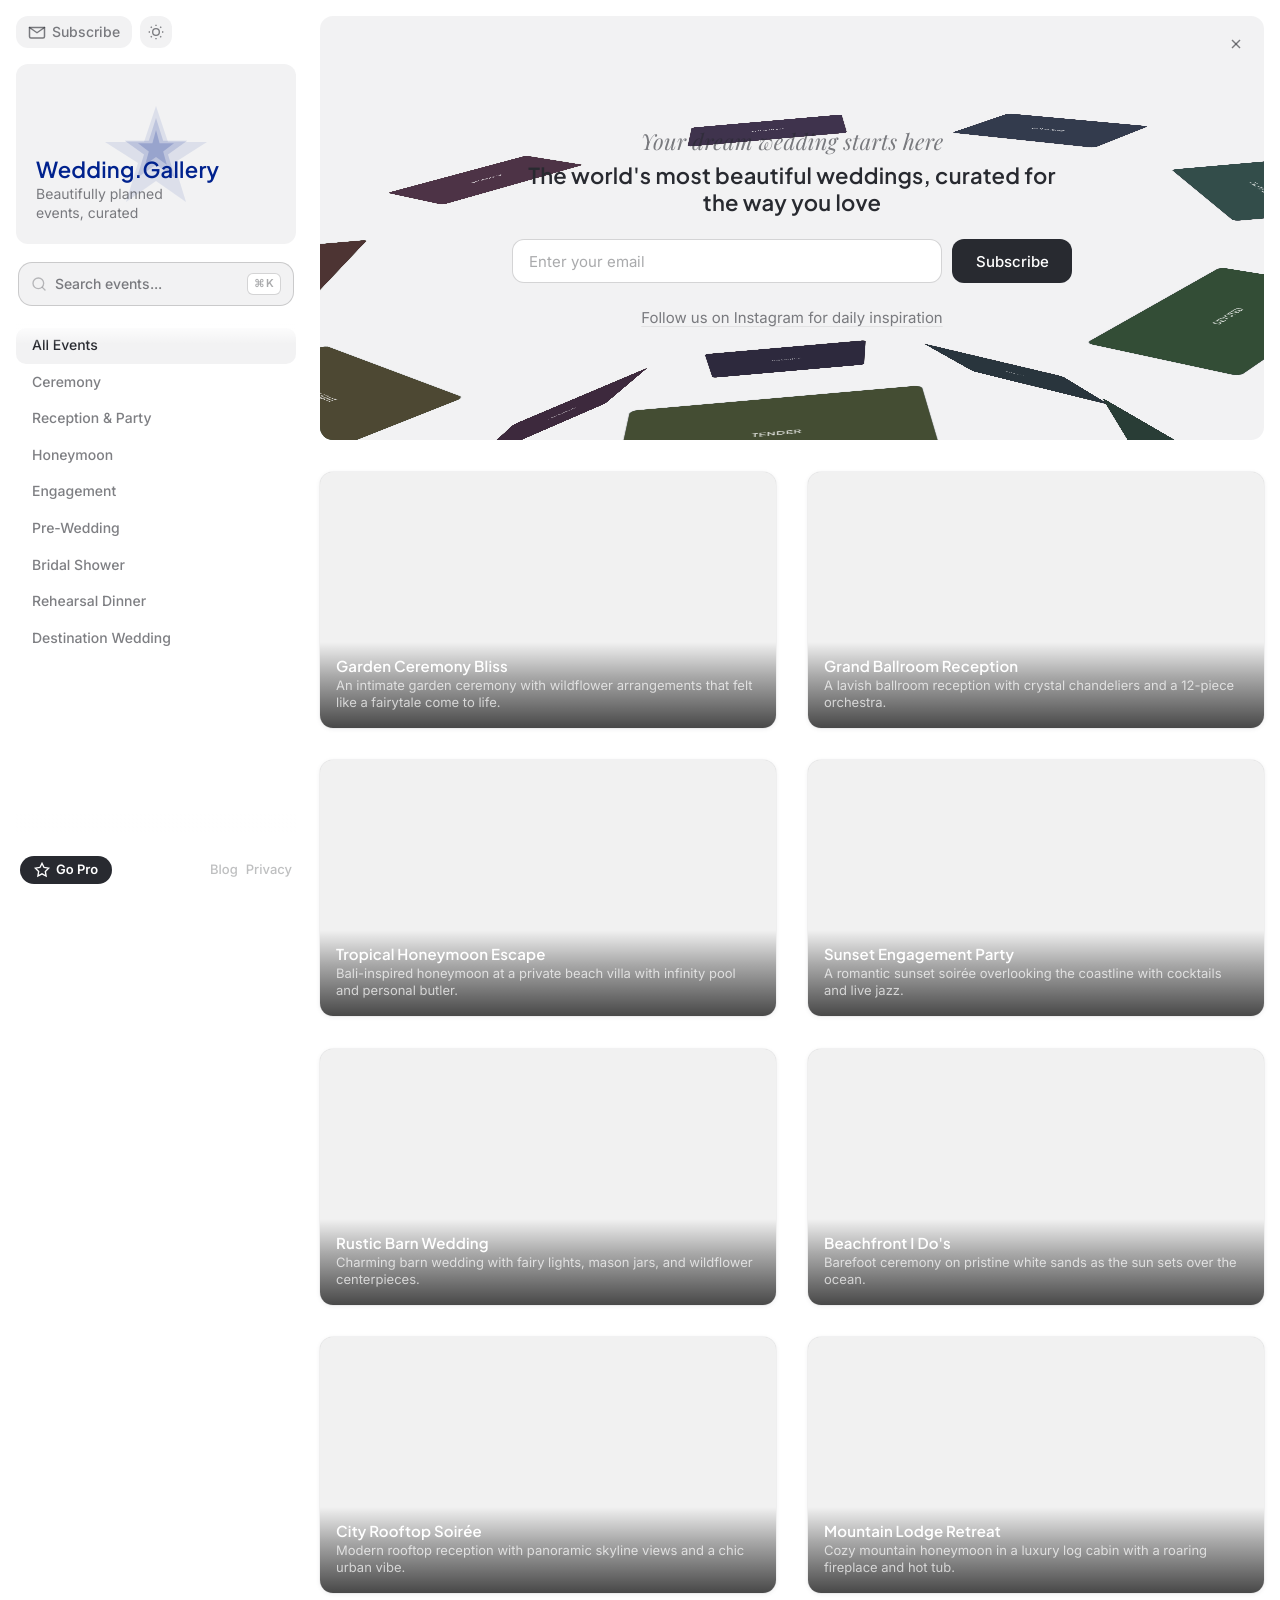
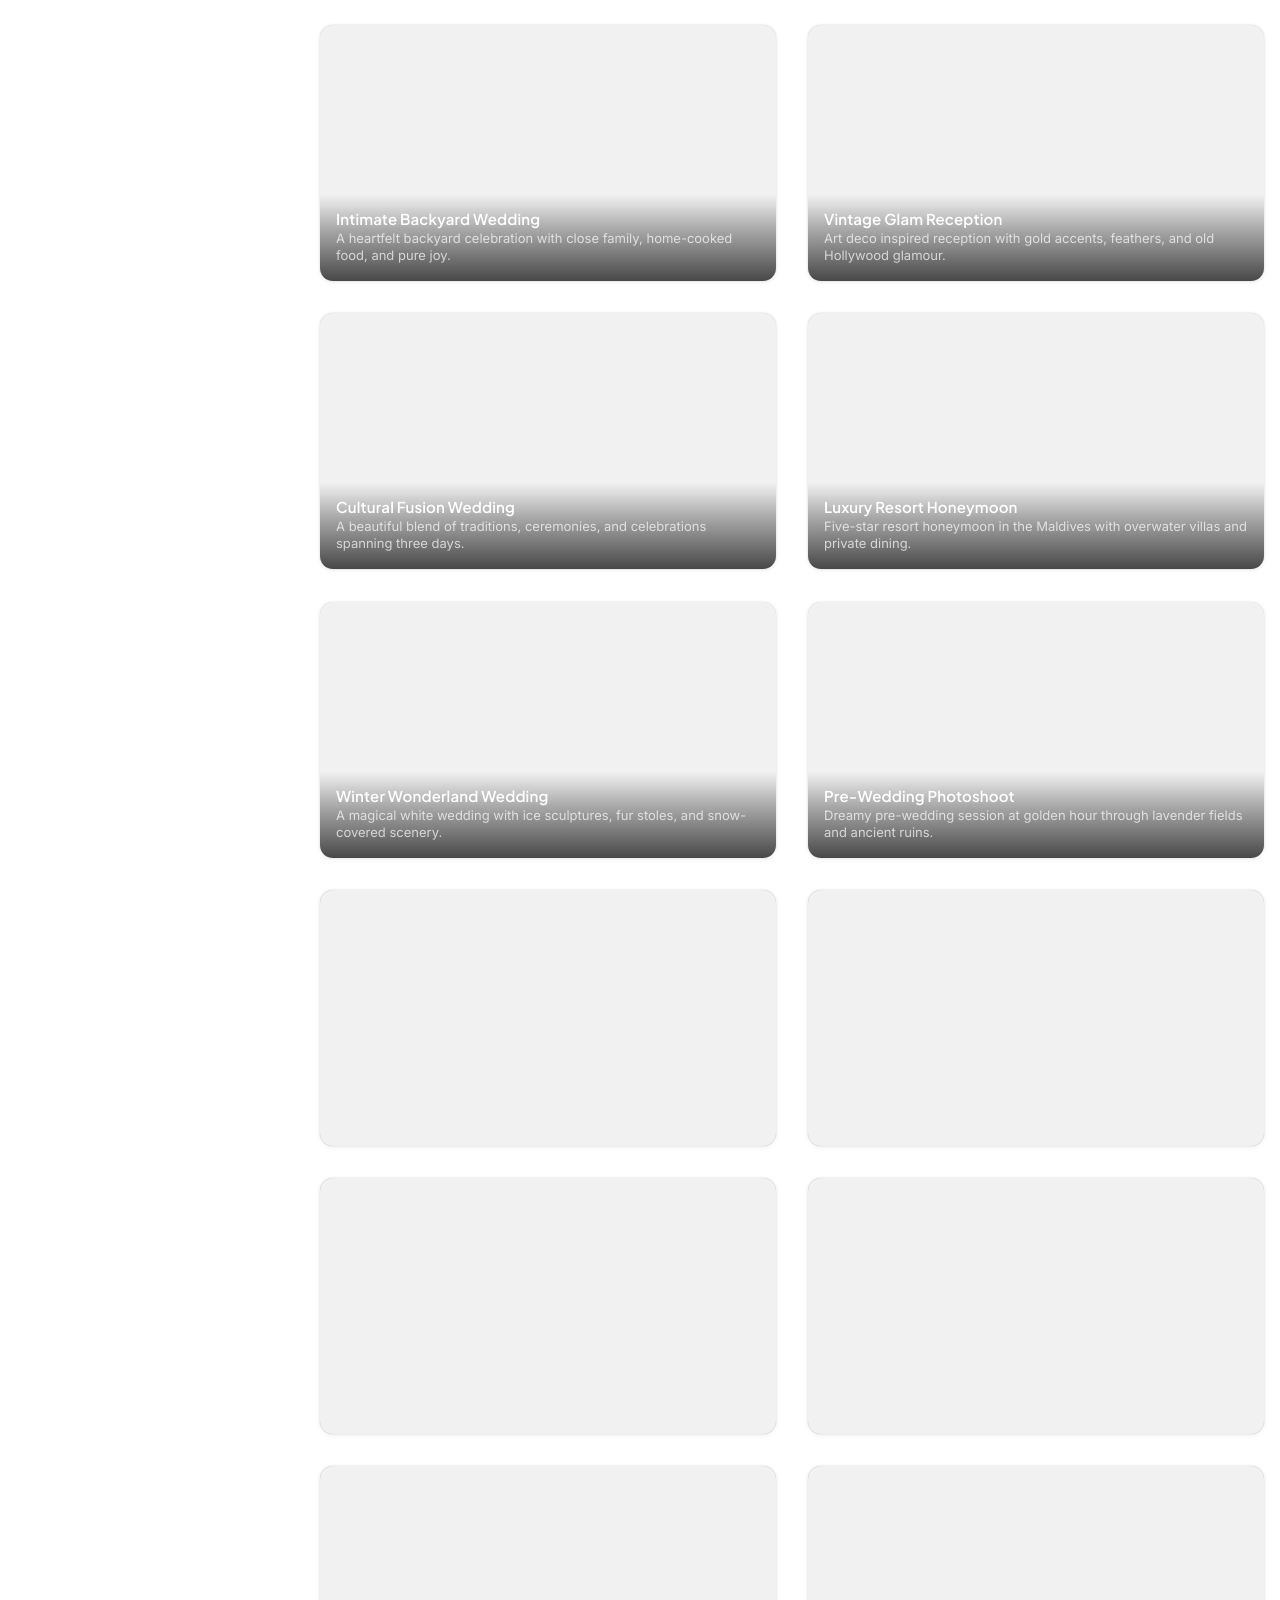
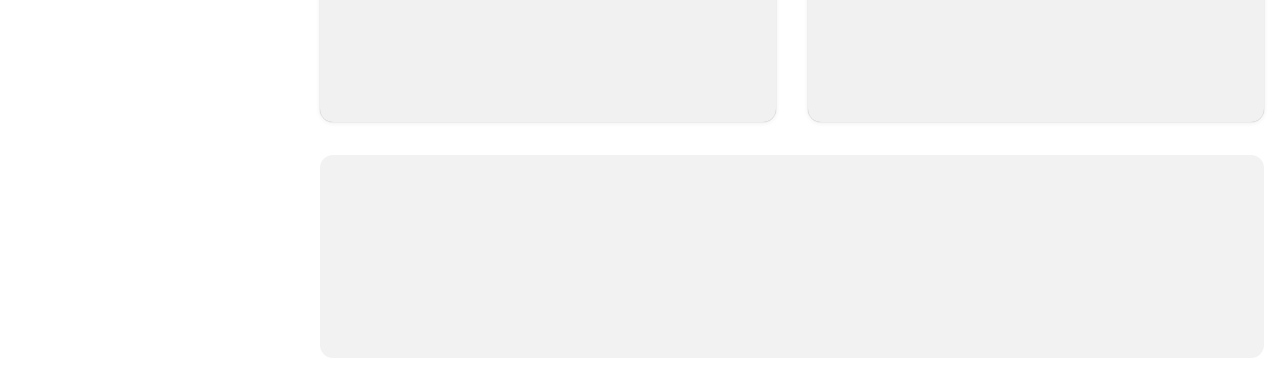
==== index.html @ 2db688ae "Initial commit: wedding gallery with 187 Pexels images" ====
<!DOCTYPE html>
<html lang="en" data-theme="light">
<head>
  <meta charset="UTF-8" />
  <meta name="viewport" content="width=device-width, initial-scale=1.0" />
  <title>Wedding Gallery — Beautifully planned events, curated</title>
  <meta name="description" content="Explore curated, beautifully designed wedding events, celebrations, and inspirations, all chosen for their exceptional beauty and attention to detail." />
  <meta name="theme-color" content="#ffffff" />
  <meta name="format-detection" content="telephone=no" />
  <meta property="og:type" content="website" />
  <meta property="og:title" content="Wedding Gallery — Beautifully planned events, curated" />
  <meta property="og:description" content="Explore curated, beautifully designed wedding events, celebrations, and inspirations." />
  <meta property="og:site_name" content="Wedding Gallery" />
  <meta name="twitter:card" content="summary_large_image" />
  <meta name="twitter:title" content="Wedding Gallery — Beautifully planned events, curated" />
  <meta name="twitter:description" content="Explore curated, beautifully designed wedding events." />
  <link rel="preconnect" href="https://fonts.googleapis.com" />
  <link rel="preconnect" href="https://fonts.gstatic.com" crossorigin />
  <link href="https://fonts.googleapis.com/css2?family=Inter:wght@100..900&family=Plus+Jakarta+Sans:wght@200..800&family=Playfair+Display:ital@0;1&display=swap" rel="stylesheet" />
  <link rel="icon" type="image/svg+xml" href="/assets/favicon.svg" />
  <link rel="preconnect" href="https://cdn.jsdelivr.net" />
  <script>
    (function() {
      var theme = localStorage.getItem('theme') || 'light';
      document.documentElement.setAttribute('data-theme', theme);
    })();
  </script>
  <script type="module" crossorigin src="/assets/main-FtkYs9BA.js"></script>
  <link rel="modulepreload" crossorigin href="/assets/data-DsCbcjcZ.js">
  <link rel="stylesheet" crossorigin href="/assets/data-BzeBe2jE.css">
</head>
<body>
  <div class="page">
    <!-- Sidebar -->
    <nav class="sidebar" aria-label="Site navigation">
      <header class="sidebar__top">
        <button type="button" class="soft-pill sidebar__subscribe" data-subscribe-trigger>
          <svg class="sidebar__subscribe-icon" width="20" height="20" viewBox="0 0 24 24" fill="none" stroke="currentColor" stroke-width="2" stroke-linecap="round" stroke-linejoin="round" aria-hidden="true">
            <path d="M22 6L12 13L2 6" /><path d="M2 6h20v12a2 2 0 0 1-2 2H4a2 2 0 0 1-2-2V6z" />
          </svg>
          <span class="sidebar__subscribe-label">Subscribe</span>
        </button>
        <button type="button" class="soft-pill theme-toggle" data-theme-toggle aria-label="Toggle theme">
          <svg class="theme-toggle__icon theme-toggle__icon--sun" width="16" height="16" viewBox="0 0 24 24" fill="none" stroke="currentColor" stroke-width="2"><circle cx="12" cy="12" r="5"/><line x1="12" y1="1" x2="12" y2="3"/><line x1="12" y1="21" x2="12" y2="23"/><line x1="4.22" y1="4.22" x2="5.64" y2="5.64"/><line x1="18.36" y1="18.36" x2="19.78" y2="19.78"/><line x1="1" y1="12" x2="3" y2="12"/><line x1="21" y1="12" x2="23" y2="12"/><line x1="4.22" y1="19.78" x2="5.64" y2="18.36"/><line x1="18.36" y1="5.64" x2="19.78" y2="4.22"/></svg>
          <svg class="theme-toggle__icon theme-toggle__icon--moon" width="16" height="16" viewBox="0 0 24 24" fill="none" stroke="currentColor" stroke-width="2"><path d="M21 12.79A9 9 0 1 1 11.21 3 7 7 0 0 0 21 12.79z"/></svg>
        </button>
      </header>

      <a class="sidebar__brand" href="/" aria-label="Wedding Gallery home">
        <span class="sidebar__brand-anim" data-brand-anim aria-hidden="true">
          <svg viewBox="0 0 200 180" fill="none" xmlns="http://www.w3.org/2000/svg" class="sidebar__brand-svg">
            <path d="M100 10L120 70L185 70L130 105L150 170L100 135L50 170L70 105L15 70L80 70L100 10Z" fill="currentColor" opacity="0.15"/>
            <path d="M100 30L112 68L152 68L120 91L132 130L100 108L68 130L80 91L48 68L88 68L100 30Z" fill="currentColor" opacity="0.25"/>
            <path d="M100 50L106 72L130 72L112 86L118 108L100 95L82 108L88 86L70 72L94 72L100 50Z" fill="currentColor" opacity="0.4"/>
          </svg>
        </span>
        <span class="sidebar__brand-name">Wedding.Gallery</span>
        <span class="sidebar__brand-tagline">Beautifully planned<br/>events, curated</span>
      </a>

      <div class="sidebar__search" data-search-bar>
        <button class="sidebar__search-trigger" data-search-trigger type="button" aria-label="Search events">
          <svg width="16" height="16" viewBox="0 0 24 24" fill="none" stroke="currentColor" stroke-width="2" stroke-linecap="round">
            <circle cx="11" cy="11" r="8"/><line x1="21" y1="21" x2="16.65" y2="16.65"/>
          </svg>
          <span class="sidebar__search-placeholder">Search events...</span>
          <kbd class="sidebar__search-kbd">⌘K</kbd>
        </button>
      </div>

      <div class="sidebar__categories-host">
        <nav class="sidebar__categories sidebar__categories--desktop" data-categories-desktop>
          <a class="cat-row is-current" href="#" data-cat="all">All Events</a>
          <a class="cat-row" href="#" data-cat="ceremony">Ceremony</a>
          <a class="cat-row" href="#" data-cat="reception">Reception & Party</a>
          <a class="cat-row" href="#" data-cat="honeymoon">Honeymoon</a>
          <a class="cat-row" href="#" data-cat="engagement">Engagement</a>
          <a class="cat-row" href="#" data-cat="pre-wedding">Pre-Wedding</a>
          <a class="cat-row" href="#" data-cat="bridal-shower">Bridal Shower</a>
          <a class="cat-row" href="#" data-cat="rehearsal">Rehearsal Dinner</a>
          <a class="cat-row" href="#" data-cat="destination">Destination Wedding</a>
        </nav>
        <div class="sidebar__categories sidebar__categories--mobile">
          <select class="sidebar__categories-select" data-categories-select>
            <option value="all">All Events</option>
            <option value="ceremony">Ceremony</option>
            <option value="reception">Reception & Party</option>
            <option value="honeymoon">Honeymoon</option>
            <option value="engagement">Engagement</option>
            <option value="pre-wedding">Pre-Wedding</option>
            <option value="bridal-shower">Bridal Shower</option>
            <option value="rehearsal">Rehearsal Dinner</option>
            <option value="destination">Destination Wedding</option>
          </select>
        </div>
      </div>

      <footer class="sidebar__bottom" aria-label="Site footer">
        <a href="/pricing.html" class="sidebar__pro-btn" data-pro-btn>
          <svg width="16" height="16" viewBox="0 0 24 24" fill="none" stroke="currentColor" stroke-width="2" stroke-linecap="round"><polygon points="12 2 15.09 8.26 22 9.27 17 14.14 18.18 21.02 12 17.77 5.82 21.02 7 14.14 2 9.27 8.91 8.26 12 2"/></svg>
          <span>Go Pro</span>
        </a>
        <span class="sidebar__legal-link sidebar__legal-link--blog">Blog</span>
        <span class="sidebar__legal-link">Privacy</span>
      </footer>
    </nav>

    <!-- Main Content -->
    <main class="page__main">
      <!-- Hero Banner -->
      <section class="newsletter newsletter--dismissible" data-newsletter-banner hidden>
        <div class="banner-canvas" data-banner-canvas>
          <div class="banner-canvas__viewport">
            <div class="banner-canvas__sphere" data-banner-sphere>
              <div class="banner-canvas__space" data-banner-space></div>
            </div>
          </div>
        </div>
        <button class="newsletter__close" data-newsletter-close type="button" aria-label="Close">
          <svg width="16" height="16" viewBox="0 0 24 24" fill="none" stroke="currentColor" stroke-width="2"><line x1="18" y1="6" x2="6" y2="18"/><line x1="6" y1="6" x2="18" y2="18"/></svg>
        </button>
        <div class="newsletter__inner">
          <div class="newsletter__copy">
            <p class="newsletter__eyebrow" data-reveal>Your dream wedding starts here</p>
            <h2 class="newsletter__title" data-reveal>The world's most beautiful weddings, curated for the way you love</h2>
          </div>
          <form class="newsletter__form" data-subscribe-form data-subscribe-source="home-banner">
            <div class="subscribe-field">
              <input class="subscribe-field__input" type="email" placeholder="Enter your email" required autocomplete="email" />
              <span class="subscribe-field__success">Subscribed!</span>
            </div>
            <button class="subscribe-button" type="submit">
              <span class="subscribe-button__label">Subscribe</span>
              <span class="subscribe-button__spinner"></span>
            </button>
            <p class="newsletter__status" data-subscribe-status aria-live="polite"></p>
          </form>
          <a class="newsletter__follow" href="https://instagram.com" target="_blank" rel="noopener noreferrer" data-reveal>
            <span>Follow us on</span> Instagram for daily inspiration
          </a>
        </div>
      </section>

      <!-- Tile Grid -->
      <section class="deck-grid" data-deck-gallery data-deck-path="/" data-deck-title="Wedding Gallery">
        <div class="tile-grid" data-tile-grid></div>
      </section>

      <!-- Inline Newsletter -->
      <section class="newsletter" aria-labelledby="newsletter-title-inline">
        <div class="newsletter__inner">
          <div class="newsletter__copy">
            <p class="newsletter__eyebrow" data-reveal>Never miss a moment</p>
            <h2 class="newsletter__title" data-reveal id="newsletter-title-inline">Get the most stunning wedding events delivered to your inbox, every week</h2>
          </div>
          <form class="newsletter__form" data-subscribe-form data-subscribe-source="inline">
            <div class="subscribe-field">
              <input class="subscribe-field__input" type="email" placeholder="Enter your email" required autocomplete="email" />
              <span class="subscribe-field__success">Subscribed!</span>
            </div>
            <button class="subscribe-button" type="submit">
              <span class="subscribe-button__label">Subscribe</span>
              <span class="subscribe-button__spinner"></span>
            </button>
            <p class="newsletter__status" data-subscribe-status aria-live="polite"></p>
          </form>
        </div>
      </section>
    </main>
  </div>

  <!-- Subscribe Modal -->
  <dialog class="subscribe-modal" id="subscribe-modal">
    <div class="subscribe-modal__panel">
      <button class="subscribe-modal__close" data-modal-close type="button" aria-label="Close">
        <svg width="18" height="18" viewBox="0 0 24 24" fill="none" stroke="currentColor" stroke-width="2"><line x1="18" y1="6" x2="6" y2="18"/><line x1="6" y1="6" x2="18" y2="18"/></svg>
      </button>
      <div class="subscribe-modal__head">
        <div class="subscribe-modal__mark">
          <svg width="40" height="34" viewBox="0 0 40 34" fill="none">
            <rect x="2" y="2" width="16" height="12" rx="2" stroke="currentColor" stroke-width="2"/>
            <rect x="22" y="2" width="16" height="12" rx="2" stroke="currentColor" stroke-width="2"/>
            <rect x="2" y="18" width="16" height="14" rx="2" stroke="currentColor" stroke-width="2"/>
            <rect x="22" y="18" width="16" height="14" rx="2" stroke="currentColor" stroke-width="2"/>
          </svg>
        </div>
        <p class="subscribe-modal__title">Beautiful events, weekly</p>
        <p class="subscribe-modal__lede">A roundup of the most stunning wedding inspiration</p>
      </div>
      <form class="subscribe-modal__form" data-subscribe-form data-subscribe-source="sidebar-modal">
        <div class="subscribe-field subscribe-field--modal">
          <input class="subscribe-field__input" type="email" placeholder="Enter your email" required autocomplete="email" />
          <span class="subscribe-field__success">Subscribed!</span>
        </div>
        <button class="subscribe-button subscribe-button--modal" type="submit">
          <span class="subscribe-button__label">Subscribe</span>
          <span class="subscribe-button__spinner"></span>
        </button>
        <p class="newsletter__status" data-subscribe-status aria-live="polite"></p>
      </form>
      <p class="subscribe-modal__footnote">No spam, just beautiful events.</p>
    </div>
  </dialog>

  <!-- Search Palette (CMD+K) -->
  <div class="search-palette" data-search-palette role="dialog" aria-label="Search events" hidden>
    <div class="search-palette__overlay" data-search-overlay></div>
    <div class="search-palette__panel">
      <div class="search-palette__input-wrap">
        <svg class="search-palette__icon" width="20" height="20" viewBox="0 0 24 24" fill="none" stroke="currentColor" stroke-width="2" stroke-linecap="round">
          <circle cx="11" cy="11" r="8"/><line x1="21" y1="21" x2="16.65" y2="16.65"/>
        </svg>
        <input class="search-palette__input" data-search-input type="text" placeholder="Search events..." autocomplete="off" spellcheck="false" />
        <kbd class="search-palette__esc">ESC</kbd>
      </div>
      <div class="search-palette__results" data-search-results></div>
      <div class="search-palette__footer">
        <span><kbd>↑↓</kbd> Navigate</span>
        <span><kbd>↵</kbd> Select</span>
        <span><kbd>ESC</kbd> Close</span>
      </div>
    </div>
  </div>

</body>
</html>
---- assets/data-BzeBe2jE.css ----
:root{color-scheme:light dark;--bg: #fff;--bg-tile: #f1f1f1;--ink: #282a30;--muted: rgba(40, 42, 48, .6);--faint: rgba(40, 42, 48, .4);--whisper: rgba(40, 42, 48, .3);--soft-mild: rgba(40, 42, 48, .03);--soft: rgba(40, 42, 48, .06);--soft-hover: rgba(40, 42, 48, .1);--hairline: rgba(40, 42, 48, .08);--hairline-strong: rgba(40, 42, 48, .2);--surface-active: #fff;--tile-glass: rgba(40, 42, 48, .5);--tile-shadow: 0 1px 5px rgba(40, 42, 48, .08), 0 0 1px rgba(40, 42, 48, .4);--brand: #00228e;--brand-light: #3355b8;--font-heading: "Plus Jakarta Sans", "Inter", -apple-system, BlinkMacSystemFont, sans-serif;--font-body: "Inter", -apple-system, BlinkMacSystemFont, "Segoe UI", sans-serif;--font-decorative: "Playfair Display", Georgia, serif;--gap-page: 24px;--gap-section: 32px;--gap-grid: 32px;--gap-sidebar: 16px}@media(prefers-color-scheme:dark){:root{--bg: #0f1014;--bg-tile: #1a1c20;--ink: #ececef;--muted: rgba(236, 236, 239, .65);--faint: rgba(236, 236, 239, .45);--whisper: rgba(236, 236, 239, .3);--soft-mild: rgba(255, 255, 255, .04);--soft: rgba(255, 255, 255, .06);--soft-hover: rgba(255, 255, 255, .1);--hairline: rgba(255, 255, 255, .05);--hairline-strong: rgba(255, 255, 255, .2);--surface-active: rgba(255, 255, 255, .06);--tile-glass: rgba(20, 22, 26, .55);--tile-shadow: 0 1px 5px rgba(0, 0, 0, .4), 0 0 1px rgba(255, 255, 255, .08);--brand: #ffffff;--brand-light: #cccccc}}[data-theme=dark]{--bg: #0f1014;--bg-tile: #1a1c20;--ink: #ececef;--muted: rgba(236, 236, 239, .65);--faint: rgba(236, 236, 239, .45);--whisper: rgba(236, 236, 239, .3);--soft-mild: rgba(255, 255, 255, .04);--soft: rgba(255, 255, 255, .06);--soft-hover: rgba(255, 255, 255, .1);--hairline: rgba(255, 255, 255, .05);--hairline-strong: rgba(255, 255, 255, .2);--surface-active: rgba(255, 255, 255, .06);--tile-glass: rgba(20, 22, 26, .55);--tile-shadow: 0 1px 5px rgba(0, 0, 0, .4), 0 0 1px rgba(255, 255, 255, .08);--brand: #ffffff;--brand-light: #cccccc}[data-theme=light]{--bg: #fff;--bg-tile: #f1f1f1;--ink: #282a30;--muted: rgba(40, 42, 48, .6);--faint: rgba(40, 42, 48, .4);--whisper: rgba(40, 42, 48, .3);--soft-mild: rgba(40, 42, 48, .03);--soft: rgba(40, 42, 48, .06);--soft-hover: rgba(40, 42, 48, .1);--hairline: rgba(40, 42, 48, .08);--hairline-strong: rgba(40, 42, 48, .2);--surface-active: #fff;--tile-glass: rgba(40, 42, 48, .5);--tile-shadow: 0 1px 5px rgba(40, 42, 48, .08), 0 0 1px rgba(40, 42, 48, .4);--brand: #00228e;--brand-light: #3355b8}*,*:before,*:after{margin:0;padding:0;box-sizing:border-box}html{-webkit-font-smoothing:antialiased;-moz-osx-font-smoothing:grayscale;text-rendering:geometricPrecision;font-synthesis:none}body{font-family:var(--font-body);font-size:15px;font-weight:400;line-height:1.4;color:var(--ink);background:var(--bg);transition:background .2s cubic-bezier(.22,1,.36,1),color .2s cubic-bezier(.22,1,.36,1)}a{color:inherit;text-decoration:underline;text-decoration-thickness:1px;text-decoration-color:var(--hairline);text-underline-offset:3px;transition:text-decoration-color .2s cubic-bezier(.22,1,.36,1)}a:hover,a:focus-visible{text-decoration-color:var(--whisper)}img{display:block;max-width:100%}button{font:inherit;cursor:pointer;border:none;background:none;color:inherit}input{font:inherit;border:none;outline:none;background:none;color:inherit}.page{display:flex;align-items:flex-start;justify-content:center;gap:var(--gap-page);min-height:100vh;padding:16px;max-width:2400px;margin:0 auto}.sidebar{position:sticky;top:16px;display:flex;flex-direction:column;gap:var(--gap-sidebar);width:280px;flex:0 0 280px;min-height:calc(100vh - 32px)}@media(min-width:901px){.sidebar{max-height:calc(100vh - 32px)}}.sidebar__top{display:flex;gap:8px}.soft-pill{display:inline-flex;align-items:center;gap:6px;padding:0 12px;height:32px;border-radius:12px;background:var(--soft);font-size:14px;font-weight:500;line-height:1;color:var(--muted);text-decoration:none;white-space:nowrap;transition:background .2s cubic-bezier(.22,1,.36,1),color .2s cubic-bezier(.22,1,.36,1)}.soft-pill:hover,.soft-pill:focus-visible{background:var(--soft-hover);color:var(--ink);text-decoration:none}.sidebar__subscribe-icon{width:18px;height:18px;flex-shrink:0}.sidebar__brand{position:relative;display:flex;flex-direction:column;justify-content:flex-end;min-height:180px;padding:20px;border-radius:12px;background:var(--soft);text-decoration:none;overflow:hidden;transition:background .2s cubic-bezier(.22,1,.36,1)}.sidebar__brand:hover{text-decoration:none}.sidebar__brand-anim{position:absolute;top:0;right:0;bottom:0;left:0;display:flex;align-items:center;justify-content:center;opacity:.6}.sidebar__brand-svg{width:120px;height:auto;color:var(--brand)}.sidebar__brand-name{font-family:var(--font-heading);font-size:22px;font-weight:600;line-height:1.2;letter-spacing:.22px;color:var(--brand);position:relative;z-index:1}.sidebar__brand-tagline{font-size:14px;font-weight:400;color:var(--muted);margin-top:2px;position:relative;z-index:1}.sidebar__primary{display:flex;flex-direction:column;gap:1px;padding:2px;background:var(--soft);border-radius:14px}.nav-row{display:flex;align-items:center;gap:10px;padding:8px 12px;border-radius:12px;font-size:15px;font-weight:500;color:var(--muted);text-decoration:none;transition:background .2s cubic-bezier(.22,1,.36,1),color .2s cubic-bezier(.22,1,.36,1)}.nav-row:hover{background:var(--soft-mild);color:var(--ink);text-decoration:none}.nav-row.is-current{background:var(--surface-active);color:var(--ink)}.nav-row svg{width:20px;height:20px;flex-shrink:0}.sidebar__categories-host{flex:1 1 0;position:relative;overflow:hidden;min-height:0}.sidebar__categories-host:before,.sidebar__categories-host:after{content:"";position:absolute;left:0;right:0;z-index:2;pointer-events:none}.sidebar__categories-host:before{top:0;height:20px;background:linear-gradient(to bottom,var(--bg),transparent)}.sidebar__categories-host:after{bottom:0;height:20px;background:linear-gradient(to top,var(--bg),transparent)}.sidebar__categories--desktop{display:flex;flex-direction:column;gap:1px;overflow-y:auto;scrollbar-width:thin;scrollbar-color:var(--hairline) transparent;padding:4px 0;height:100%}.cat-row{display:block;padding:8px 16px;border-radius:10px;font-size:14px;font-weight:500;color:var(--muted);text-decoration:none;transition:background .2s cubic-bezier(.22,1,.36,1),color .2s cubic-bezier(.22,1,.36,1)}.cat-row:hover{background:var(--soft-mild);color:var(--ink);text-decoration:none}.cat-row.is-current{background:var(--soft);color:var(--ink)}.sidebar__categories--mobile{display:none}.sidebar__categories-select{width:100%;padding:8px 12px;border-radius:12px;border:1px solid var(--hairline-strong);background:var(--soft);color:var(--ink);font-size:15px;font-weight:500;font-family:var(--font-body);cursor:pointer;-moz-appearance:none;appearance:none;-webkit-appearance:none;background-image:url("data:image/svg+xml,%3Csvg xmlns='http://www.w3.org/2000/svg' width='12' height='12' viewBox='0 0 24 24' fill='none' stroke='%23666' stroke-width='2'%3E%3Cpolyline points='6 9 12 15 18 9'/%3E%3C/svg%3E");background-repeat:no-repeat;background-position:right 12px center;background-size:16px}.sidebar__categories-select:focus-visible{outline:2px solid var(--ink);outline-offset:2px}.sidebar__search{padding:2px}.sidebar__search-trigger{display:flex;align-items:center;gap:8px;width:100%;padding:10px 12px;border-radius:14px;background:var(--soft);color:var(--muted);font-size:14px;font-weight:500;font-family:var(--font-body);cursor:pointer;transition:background .2s cubic-bezier(.22,1,.36,1),color .2s cubic-bezier(.22,1,.36,1);border:1px solid var(--hairline-strong);text-align:left}.sidebar__search-trigger:hover{background:var(--soft-hover);color:var(--ink);border-color:var(--muted)}.sidebar__search-trigger svg{flex-shrink:0;opacity:.5}.sidebar__search-placeholder{flex:1;min-width:0}.sidebar__search-kbd{flex-shrink:0;display:inline-flex;align-items:center;justify-content:center;min-width:28px;height:22px;padding:0 6px;border-radius:6px;background:var(--bg);border:1px solid var(--hairline-strong);font-size:11px;font-weight:600;color:var(--faint);font-family:var(--font-body);letter-spacing:.3px}.sidebar__bottom{display:flex;align-items:center;gap:8px;padding:8px 4px 0;flex-wrap:wrap}.sidebar__pro-btn{display:inline-flex;align-items:center;gap:6px;padding:6px 14px;border-radius:1000px;background:var(--ink);color:var(--bg);font-size:13px;font-weight:600;text-decoration:none;white-space:nowrap;transition:opacity .2s ease,transform .2s ease;margin-right:auto}.sidebar__pro-btn:hover{opacity:.85;transform:translateY(-1px);text-decoration:none;color:var(--bg)}.sidebar__pro-btn svg{flex-shrink:0}.sidebar__pro-btn span{line-height:1}.sidebar__legal-link{font-size:13px;font-weight:500;color:var(--whisper);text-decoration:none;transition:color .2s cubic-bezier(.22,1,.36,1)}.sidebar__legal-link:hover{color:var(--ink);text-decoration:none}.sidebar__legal-link--blog{margin-right:0}.page__main{display:flex;flex-direction:column;gap:var(--gap-section);flex:1 1 0;min-width:0}.newsletter{position:relative;border-radius:13px;background:var(--soft);overflow:hidden;padding:24px}.newsletter--dismissible{padding:112px 24px}.newsletter__close{position:absolute;top:12px;right:12px;width:32px;height:32px;display:flex;align-items:center;justify-content:center;border-radius:999px;color:var(--muted);z-index:5;transition:background .2s cubic-bezier(.22,1,.36,1)}.newsletter__close:hover{background:var(--soft-hover);color:var(--ink)}.newsletter__inner{position:relative;z-index:1;display:flex;flex-direction:column;align-items:center;text-align:center;gap:24px;max-width:560px;margin:0 auto}.newsletter__copy{display:flex;flex-direction:column;gap:8px}.newsletter__eyebrow{font-family:var(--font-decorative);font-size:22px;font-style:italic;color:var(--muted);line-height:1.2;letter-spacing:.22px;opacity:0;transform:translateY(17px)}.newsletter__title{font-family:var(--font-heading);font-size:22px;font-weight:600;line-height:1.2;letter-spacing:.22px;color:var(--ink);opacity:0;transform:translateY(17px)}.newsletter--entering .newsletter__eyebrow,.newsletter--entering .newsletter__title,.newsletter--entering .newsletter__form,.newsletter--entering .newsletter__follow{animation:newsletter-mask-reveal-up 547ms cubic-bezier(.22,1,.36,1) forwards}.newsletter--entering .newsletter__eyebrow{animation-delay:.5s}.newsletter--entering .newsletter__title{animation-delay:565ms}.newsletter--entering .newsletter__form{animation-delay:.63s}.newsletter--entering .newsletter__follow{animation-delay:695ms}@keyframes newsletter-mask-reveal-up{0%{opacity:0;transform:translateY(17px)}to{opacity:1;transform:translateY(0)}}.newsletter__form{display:flex;gap:10px;width:100%;flex-wrap:nowrap;opacity:0;transform:translateY(17px)}.subscribe-field{position:relative;flex:1;min-width:0}.subscribe-field--modal{width:100%}.subscribe-field__input{width:100%;height:44px;padding:0 16px;border-radius:12px;border:1px solid var(--hairline-strong);background:var(--bg);font-size:15px;font-weight:400;color:var(--ink);transition:border-color .2s cubic-bezier(.22,1,.36,1),transform .42s cubic-bezier(.22,1,.36,1),opacity .42s cubic-bezier(.22,1,.36,1)}.subscribe-field__input::placeholder{color:var(--faint)}.subscribe-field__input:focus{border-color:var(--ink)}.subscribe-field__success{position:absolute;left:16px;top:50%;transform:translateY(10px);font-size:15px;font-weight:500;color:#10b981;opacity:0;transition:transform .42s cubic-bezier(.22,1,.36,1),opacity .42s cubic-bezier(.22,1,.36,1);pointer-events:none}.is-subscribed .subscribe-field__input{transform:translateY(-18px);opacity:0;pointer-events:none}.is-subscribed .subscribe-field__success{transform:translateY(-50%);opacity:1}.subscribe-button{position:relative;display:flex;align-items:center;justify-content:center;height:44px;padding:0 20px;border-radius:12px;background:var(--ink);color:var(--bg);font-size:15px;font-weight:500;min-width:120px;transition:color .2s cubic-bezier(.22,1,.36,1);white-space:nowrap}.subscribe-button:hover{color:var(--muted)}.subscribe-button:active{transform:scale(.96)}.subscribe-button--modal{width:100%}.subscribe-button__label{transition:transform .26s cubic-bezier(.2,0,0,1),opacity .26s cubic-bezier(.2,0,0,1)}.is-submitting .subscribe-button__label{transform:scale(.25);opacity:0}.subscribe-button__spinner{position:absolute;width:20px;height:20px;border:2px solid currentColor;border-top-color:transparent;border-radius:50%;opacity:0;transform:scale(.25);transition:transform .26s cubic-bezier(.2,0,0,1),opacity .26s cubic-bezier(.2,0,0,1)}.is-submitting .subscribe-button__spinner{transform:scale(1);opacity:1;animation:subscribe-spin .72s linear infinite}@keyframes subscribe-spin{to{transform:rotate(360deg)}}.newsletter__status{font-size:13px;font-weight:400;color:var(--muted);line-height:1.2;text-align:center;width:100%;position:absolute;bottom:-24px;left:0}.newsletter__follow{font-size:15px;font-weight:400;color:var(--muted);text-decoration:underline;text-decoration-thickness:1px;text-decoration-color:var(--hairline);text-underline-offset:3px;transition:color .2s cubic-bezier(.22,1,.36,1);opacity:0;transform:translateY(17px)}.newsletter__follow:hover{color:var(--ink);text-decoration-color:var(--whisper)}.banner-canvas{position:absolute;top:0;right:0;bottom:0;left:0;z-index:0;overflow:hidden;pointer-events:none}.banner-canvas__viewport{position:absolute;top:0;right:0;bottom:0;left:0;perspective:1500px;perspective-origin:50% 50%}.banner-canvas__sphere{position:absolute;top:51%;left:47%;width:0;height:0;transform:translate3d(-50%,-50%,0) translateZ(-470px) rotate(-5deg) rotateX(-3deg) scale(1.4);transform-style:preserve-3d;transition:transform 2.4s cubic-bezier(.22,1,.36,1);will-change:transform}.newsletter--entering .banner-canvas__sphere{transform:translate3d(-50%,-50%,0) translateZ(-430px) rotate(-5deg) rotateX(-15deg) scale(.95)}.banner-canvas__space{position:absolute;top:0;right:0;bottom:0;left:0;transform-style:preserve-3d;animation:banner-intro 2.4s cubic-bezier(.22,1,.36,1) 0s 1 forwards,banner-spin 139s linear 2.4s infinite;will-change:transform;backface-visibility:hidden}@keyframes banner-intro{0%{transform:rotateY(0)}to{transform:rotateY(1080deg)}}@keyframes banner-spin{0%{transform:rotateY(0)}to{transform:rotateY(360deg)}}.banner-canvas__arm{position:absolute;width:280px;height:1420px;top:-710px;left:-140px;transform-style:preserve-3d;transition:height 2.4s cubic-bezier(.22,1,.36,1),top 2.4s cubic-bezier(.22,1,.36,1)}.banner-canvas__ring{position:absolute;top:0;right:0;bottom:0;left:0;display:flex;flex-direction:column;justify-content:flex-end;align-items:center;transform-style:preserve-3d}.banner-canvas__cell{position:relative;width:280px;height:165px;transform-style:preserve-3d}.banner-canvas__cell-face{position:absolute;top:0;right:0;bottom:0;left:0;border-radius:8px;backface-visibility:hidden;background:var(--bg-tile);box-shadow:0 0 0 1px var(--hairline);overflow:hidden;display:flex;align-items:center;justify-content:center;font-family:var(--font-heading);font-size:12px;font-weight:600;color:var(--muted);text-align:center;padding:8px}.banner-canvas__cell-face--back{transform:rotateY(180deg)}.deck-grid{min-height:200px}.tile-grid{display:grid;grid-template-columns:repeat(2,minmax(0,1fr));gap:var(--gap-grid)}.tile{position:relative;display:block;border-radius:13px;overflow:hidden;box-shadow:var(--tile-shadow);transform-origin:center;transition:transform .4s cubic-bezier(.22,1,.36,1);content-visibility:auto;cursor:pointer;background:var(--bg-tile);aspect-ratio:484 / 272;text-decoration:none;color:inherit}.tile:hover,.tile:focus-visible{transform:scale(1.01);z-index:2}.tile__frame{position:absolute;top:0;right:0;bottom:0;left:0;overflow:hidden;background:var(--bg-tile)}.tile__frame img{width:100%;height:100%;object-fit:cover;display:block;transition:transform .4s cubic-bezier(.22,1,.36,1);animation:tile-img-in .4s ease-out}.tile:hover .tile__frame img{transform:scale(1.05)}.tile__frame img+img{display:none}.tile__pill{position:absolute;top:12px;left:12px;display:inline-flex;align-items:center;padding:9px 13px;border-radius:999px;background:var(--tile-glass);backdrop-filter:blur(8px);-webkit-backdrop-filter:blur(8px);color:#fff;font-size:13px;font-weight:500;line-height:1;letter-spacing:.3px;z-index:3;opacity:0;transition:opacity .2s cubic-bezier(.22,1,.36,1)}.tile:hover .tile__pill,.tile:focus-visible .tile__pill{opacity:1}.tile__info{position:absolute;bottom:0;left:0;right:0;padding:16px;background:linear-gradient(to top,rgba(0,0,0,.7) 0%,rgba(0,0,0,.3) 60%,transparent 100%);z-index:2}.tile__title{font-family:var(--font-heading);font-size:15px;font-weight:600;color:#fff;line-height:1.2;letter-spacing:.15px}.tile__description{font-size:13px;font-weight:400;color:#ffffffb3;margin-top:2px;line-height:1.3}.subscribe-modal{position:fixed;top:0;right:0;bottom:0;left:0;width:min(540px,calc(100vw - 32px));margin:auto;border:none;border-radius:24px;background:#282a30d9;backdrop-filter:blur(22px);-webkit-backdrop-filter:blur(22px);color:#fff;padding:0;z-index:100;opacity:0;transform:scale(.9);transition:opacity .3s cubic-bezier(.22,1,.36,1),transform .3s cubic-bezier(.22,1,.36,1),display .3s cubic-bezier(.22,1,.36,1) allow-discrete}.subscribe-modal[open]{opacity:1;transform:scale(1)}@starting-style{.subscribe-modal[open]{opacity:0;transform:scale(.9)}}.subscribe-modal::backdrop{background:#00000040;backdrop-filter:blur(8px);-webkit-backdrop-filter:blur(8px)}.subscribe-modal__panel{display:flex;flex-direction:column;align-items:center;text-align:center;padding:32px;gap:24px}.subscribe-modal__close{align-self:flex-end;width:36px;height:36px;display:flex;align-items:center;justify-content:center;border-radius:999px;color:#fff9;transition:background .2s cubic-bezier(.22,1,.36,1),color .2s cubic-bezier(.22,1,.36,1)}.subscribe-modal__close:hover{background:#fff3;color:#fff}.subscribe-modal__close:active{transform:scale(.88)}.subscribe-modal__mark{width:52px;height:44px;display:flex;align-items:center;justify-content:center;color:#fff6;margin:0 auto}.subscribe-modal__head{display:flex;flex-direction:column;gap:8px}.subscribe-modal__title{font-family:var(--font-heading);font-size:24px;font-weight:600;line-height:1.2;letter-spacing:-.24px;color:#fff}.subscribe-modal__lede{font-size:16px;font-weight:400;color:#ffffffa6}.subscribe-modal__form{display:flex;flex-direction:column;gap:10px;width:100%;position:relative}.subscribe-modal__form .subscribe-field__input{background:#ffffff14;border-color:#ffffff26;color:#fff}.subscribe-modal__form .subscribe-field__input:focus{border-color:#fff6}.subscribe-modal__form .subscribe-field__input::placeholder{color:#ffffff59}.subscribe-modal__form .subscribe-button{background:#fff;color:#282a30}.subscribe-modal__form .subscribe-button:hover{color:#282a30b3}.subscribe-modal__footnote{font-size:13px;font-weight:400;color:#fff6}.slide-modal{--slide-scale: .97;--slide-open-dur: .22s;--slide-ease: cubic-bezier(.22, 1, .36, 1);position:fixed;top:0;right:0;bottom:0;left:0;width:min(1100px,calc(100vw - 24px));max-width:min(1100px,calc(100vw - 24px));max-height:calc(100vh - 24px);margin:auto;padding:16px;border:none;border-radius:16px;background:var(--bg);color:var(--ink);z-index:200;overflow:hidden;box-shadow:0 0 .5px #282a3066,0 0 25px #282a3033,0 0 125px #282a301a;transform:scale(var(--slide-scale));opacity:0;pointer-events:none;transition:transform var(--slide-open-dur) var(--slide-ease),opacity var(--slide-open-dur) var(--slide-ease)}.slide-modal[open]{display:flex;flex-direction:column;gap:8px}.slide-modal.is-open{transform:scale(1);opacity:1;pointer-events:auto}.slide-modal.is-closing{transform:scale(var(--slide-scale));opacity:0;pointer-events:none;transition:transform .15s var(--slide-ease),opacity .15s var(--slide-ease)}.slide-modal::backdrop{background:#00000040;backdrop-filter:blur(8px);-webkit-backdrop-filter:blur(8px);opacity:0;transition:opacity var(--slide-open-dur) var(--slide-ease)}.slide-modal.is-open::backdrop{opacity:1}.slide-modal__header{display:flex;align-items:center;gap:8px;width:100%;flex-shrink:0}.slide-modal__title{font-family:var(--font-heading);font-size:18px;font-weight:600;line-height:1.2;letter-spacing:.18px;color:var(--ink);flex:1;min-width:0;overflow:hidden;text-overflow:ellipsis;white-space:nowrap}.slide-modal__counter{font-size:14px;font-weight:500;color:var(--muted);white-space:nowrap;font-variant-numeric:tabular-nums}.slide-modal__counter-total{color:var(--faint)}.slide-modal__close{width:36px;height:36px;display:flex;align-items:center;justify-content:center;border-radius:999px;color:var(--muted);flex-shrink:0;transition:background .2s var(--slide-ease),color .2s var(--slide-ease)}.slide-modal__close:hover{background:var(--soft-hover);color:var(--ink)}.slide-modal__stage{position:relative;flex:0 0 auto;align-self:center;width:100%;max-width:100%;aspect-ratio:16 / 9;border-radius:4px;overflow:hidden;isolation:isolate}.slide-modal__slide-bg{position:absolute;top:0;right:0;bottom:0;left:0;display:block;width:100%;height:100%}.slide-modal__nav{position:absolute;top:0;bottom:0;width:50%;padding:0;border:0;background:transparent;cursor:pointer;touch-action:manipulation;z-index:5;display:flex;align-items:center;opacity:0;transition:opacity .18s ease}.slide-modal:hover .slide-modal__nav,.slide-modal__nav:focus-visible{opacity:1}.slide-modal__nav--prev{left:0;justify-content:flex-start;padding-left:8px}.slide-modal__nav--next{right:0;justify-content:flex-end;padding-right:8px}.slide-modal__nav[disabled]{cursor:default;pointer-events:none;opacity:0}.glass-button{display:flex;align-items:center;justify-content:center;width:40px;height:40px;border-radius:999px;background:#282a308a;backdrop-filter:blur(12px);-webkit-backdrop-filter:blur(12px);color:#fff;transition:background .2s var(--slide-ease);box-shadow:0 2px 8px #00000026}.glass-button svg{width:20px;height:20px}.slide-modal__description{margin:0;width:100%;color:var(--muted);font-size:15px;line-height:1.4;text-wrap:pretty;display:-webkit-box;-webkit-box-orient:vertical;-webkit-line-clamp:1;line-clamp:1;overflow:hidden;flex-shrink:0}[data-theme=dark] .slide-modal{background:#1a1c20;box-shadow:0 24px 80px #0009,0 0 0 1px var(--hairline)}[data-theme=dark] .slide-modal__stage{background:#0f1014}@media(max-width:1100px){.tile-grid{gap:20px}}@media(max-width:900px){.page{flex-direction:column;gap:16px;padding:12px}.sidebar{position:static;width:100%;flex:none;min-height:auto;max-height:none}.sidebar__categories--desktop{display:none}.sidebar__categories--mobile{display:block}.sidebar__bottom{position:fixed;bottom:0;left:0;right:0;z-index:40;padding:8px 16px;background:var(--bg);border-top:1px solid var(--hairline);box-shadow:0 -2px 8px #0000000f;display:flex;align-items:center;gap:10px}.sidebar__pro-btn{font-size:12px;padding:5px 12px}.sidebar__legal-link{font-size:12px}.sidebar__search-kbd{display:none}.tile-grid{grid-template-columns:1fr;gap:16px}.page__main{gap:20px;padding-bottom:60px}.newsletter--dismissible{padding:64px 20px}.newsletter__form{flex-direction:column}.subscribe-button{width:100%}.newsletter--dismissible .banner-canvas,.sidebar__primary .nav-row__label{display:none}.sidebar__primary{flex-direction:row;gap:2px}.nav-row{flex:1;justify-content:center}.slide-modal{width:calc(100vw - 16px);max-width:calc(100vw - 16px);max-height:calc(100vh - 16px);border-radius:12px;padding:10px}.slide-modal__header{padding:6px 8px;gap:6px}.slide-modal__title{font-size:14px;letter-spacing:0}.slide-modal__description{font-size:13px}.slide-modal__nav{opacity:1}.slide-modal__nav--prev{padding-left:4px}.slide-modal__nav--next{padding-right:4px}.glass-button{width:32px;height:32px}.glass-button svg{width:16px;height:16px}}@media(prefers-reduced-motion:reduce){*,*:before,*:after{animation-duration:.01ms!important;animation-iteration-count:1!important;transition-duration:.01ms!important}.tile:hover,.tile:hover .tile__frame img,.deck-hero:hover .deck-hero__img,.deck-slide:hover .deck-slide__img{transform:none}.newsletter--dismissible .banner-canvas{display:none}}.deck-detail{max-width:880px;margin:0 auto;padding:32px 24px 48px;display:flex;flex-direction:column;gap:32px;min-height:100vh}.deck-detail__header{display:flex;align-items:center;justify-content:space-between;gap:12px}.deck-detail__back{display:inline-flex;align-items:center;gap:6px;padding:6px 12px;border-radius:10px;font-size:14px;font-weight:500;color:var(--muted);text-decoration:none;transition:background .2s ease,color .2s ease}.deck-detail__back:hover{background:var(--soft);color:var(--ink);text-decoration:none}.deck-detail__info{display:flex;flex-direction:column;gap:6px}.deck-detail__pill{display:inline-flex;align-items:center;padding:4px 10px;border-radius:1000px;background:var(--soft);font-size:12px;font-weight:500;color:var(--muted);width:fit-content;letter-spacing:.3px}.deck-detail__name{font-family:var(--font-heading);font-size:28px;font-weight:650;line-height:1.15;letter-spacing:-.3px;color:var(--ink)}.deck-detail__meta{font-size:14px;font-weight:400;color:var(--muted)}.deck-detail__description{font-size:15px;font-weight:400;color:var(--muted);line-height:1.5;text-wrap:pretty}.deck-detail__error{text-align:center;padding:80px 24px}.deck-detail__error h1{font-family:var(--font-heading);font-size:24px;font-weight:600;margin-bottom:8px}.deck-detail__error p{color:var(--muted);margin-bottom:16px}.deck-detail__error a{color:var(--brand)}.deck-hero{width:100%;cursor:pointer;border-radius:14px;overflow:hidden;box-shadow:0 0 0 1px var(--hairline),0 2px 12px #0000000f;transition:transform .3s cubic-bezier(.22,1,.36,1);aspect-ratio:16 / 10;position:relative}.deck-hero:hover{transform:scale(1.005)}.deck-hero:focus-visible{outline:2px solid var(--ink);outline-offset:3px;border-radius:14px}.deck-hero__img{position:absolute;top:0;right:0;bottom:0;left:0;width:100%;height:100%;object-fit:cover;display:block;transition:transform .4s cubic-bezier(.22,1,.36,1)}.deck-hero:hover .deck-hero__img{transform:scale(1.03)}.deck-hero__overlay{position:absolute;top:0;right:0;bottom:0;left:0;background:linear-gradient(to top,rgba(0,0,0,.4) 0%,transparent 50%);z-index:1}.deck-detail__grid{display:grid;grid-template-columns:repeat(2,minmax(0,1fr));gap:16px}.deck-slide{cursor:pointer;border-radius:12px;overflow:hidden;box-shadow:0 0 0 1px var(--hairline),0 1px 6px #0000000a;transition:transform .3s cubic-bezier(.22,1,.36,1);border:none;padding:0;color:inherit;aspect-ratio:16 / 10;position:relative}.deck-slide:hover{transform:scale(1.008)}.deck-slide:focus-visible{outline:2px solid var(--ink);outline-offset:3px;border-radius:12px}.deck-slide__img{position:absolute;top:0;right:0;bottom:0;left:0;width:100%;height:100%;object-fit:cover;display:block;transition:transform .4s cubic-bezier(.22,1,.36,1)}.deck-slide:hover .deck-slide__img{transform:scale(1.03)}.deck-slide__overlay{position:absolute;top:0;right:0;bottom:0;left:0;background:linear-gradient(to top,rgba(0,0,0,.3) 0%,transparent 50%);z-index:1}@media(max-width:700px){.deck-detail{padding:20px 16px 32px;gap:24px}.deck-detail__name{font-size:22px}.deck-detail__grid{grid-template-columns:1fr;gap:12px}}.theme-toggle{display:flex;align-items:center;justify-content:center;width:32px;height:32px;padding:0 8px;border-radius:12px;color:var(--muted);transition:background .2s cubic-bezier(.22,1,.36,1)}.theme-toggle:hover{background:var(--soft-hover);color:var(--ink)}.theme-toggle__icon--sun{display:block}.theme-toggle__icon--moon,[data-theme=dark] .theme-toggle__icon--sun{display:none}[data-theme=dark] .theme-toggle__icon--moon{display:block}.search-palette{position:fixed;top:0;right:0;bottom:0;left:0;z-index:300;display:none;align-items:flex-start;justify-content:center;padding-top:clamp(60px,12vh,120px)}.search-palette:not([hidden]){display:flex}.search-palette__overlay{position:absolute;top:0;right:0;bottom:0;left:0;background:var(--color-overlay-search, rgba(0,0,0,.5));backdrop-filter:blur(4px);-webkit-backdrop-filter:blur(4px)}.search-palette__panel{position:relative;width:min(640px,calc(100vw - 32px));background:var(--bg);border-radius:16px;box-shadow:0 24px 80px #0003,0 0 0 1px var(--hairline-strong);overflow:hidden;animation:search-palette-in .18s cubic-bezier(.22,1,.36,1) forwards;transform-origin:top center}@keyframes search-palette-in{0%{opacity:0;transform:scale(.96) translateY(-8px)}to{opacity:1;transform:scale(1) translateY(0)}}.search-palette__input-wrap{display:flex;align-items:center;gap:12px;padding:16px 20px;border-bottom:1px solid var(--hairline)}.search-palette__icon{flex-shrink:0;color:var(--muted)}.search-palette__input{flex:1;font-size:18px;font-weight:500;font-family:var(--font-heading);color:var(--ink);background:none;border:none;outline:none;min-width:0}.search-palette__input::placeholder{color:var(--faint)}.search-palette__esc{flex-shrink:0;display:inline-flex;align-items:center;justify-content:center;height:24px;padding:0 8px;border-radius:6px;background:var(--soft);border:1px solid var(--hairline-strong);font-size:11px;font-weight:600;color:var(--faint);font-family:var(--font-body)}.search-palette__results{max-height:360px;overflow-y:auto;padding:8px;scrollbar-width:thin;scrollbar-color:var(--hairline) transparent}.search-palette__result-item{display:flex;align-items:center;gap:12px;padding:10px 12px;border-radius:10px;cursor:pointer;transition:background .1s ease;-webkit-user-select:none;user-select:none}.search-palette__result-item:hover,.search-palette__result-item.is-highlighted{background:var(--soft)}.search-palette__result-icon{width:32px;height:32px;border-radius:8px;display:flex;align-items:center;justify-content:center;flex-shrink:0;font-size:16px}.search-palette__result-info{flex:1;min-width:0}.search-palette__result-name{font-size:15px;font-weight:500;color:var(--ink);line-height:1.3}.search-palette__result-count{font-size:13px;font-weight:400;color:var(--muted);margin-top:1px}.search-palette__result-badge{flex-shrink:0;padding:3px 10px;border-radius:999px;background:var(--soft);font-size:12px;font-weight:500;color:var(--muted)}.search-palette__footer{display:flex;gap:16px;padding:10px 20px;border-top:1px solid var(--hairline);background:var(--soft-mild)}.search-palette__footer span{display:inline-flex;align-items:center;gap:6px;font-size:12px;font-weight:500;color:var(--faint)}.search-palette__footer kbd{display:inline-flex;align-items:center;justify-content:center;min-width:20px;height:18px;padding:0 4px;border-radius:4px;background:var(--bg);border:1px solid var(--hairline-strong);font-size:10px;font-weight:600;color:var(--faint);font-family:var(--font-body)}.search-palette__results-group-label{padding:6px 12px 4px;font-size:11px;font-weight:600;color:var(--faint);text-transform:uppercase;letter-spacing:.8px}[data-theme=dark] .search-palette__overlay{background:#000000b3}.empty-state{display:flex;flex-direction:column;align-items:center;justify-content:center;text-align:center;padding:80px 24px;gap:12px}.empty-state__title{font-family:var(--font-heading);font-size:22px;font-weight:600;line-height:1.2;letter-spacing:.22px;color:var(--ink)}.empty-state__description{font-size:18px;font-weight:400;color:var(--muted);line-height:1.2}@keyframes tile-img-in{0%{opacity:0}to{opacity:1}}
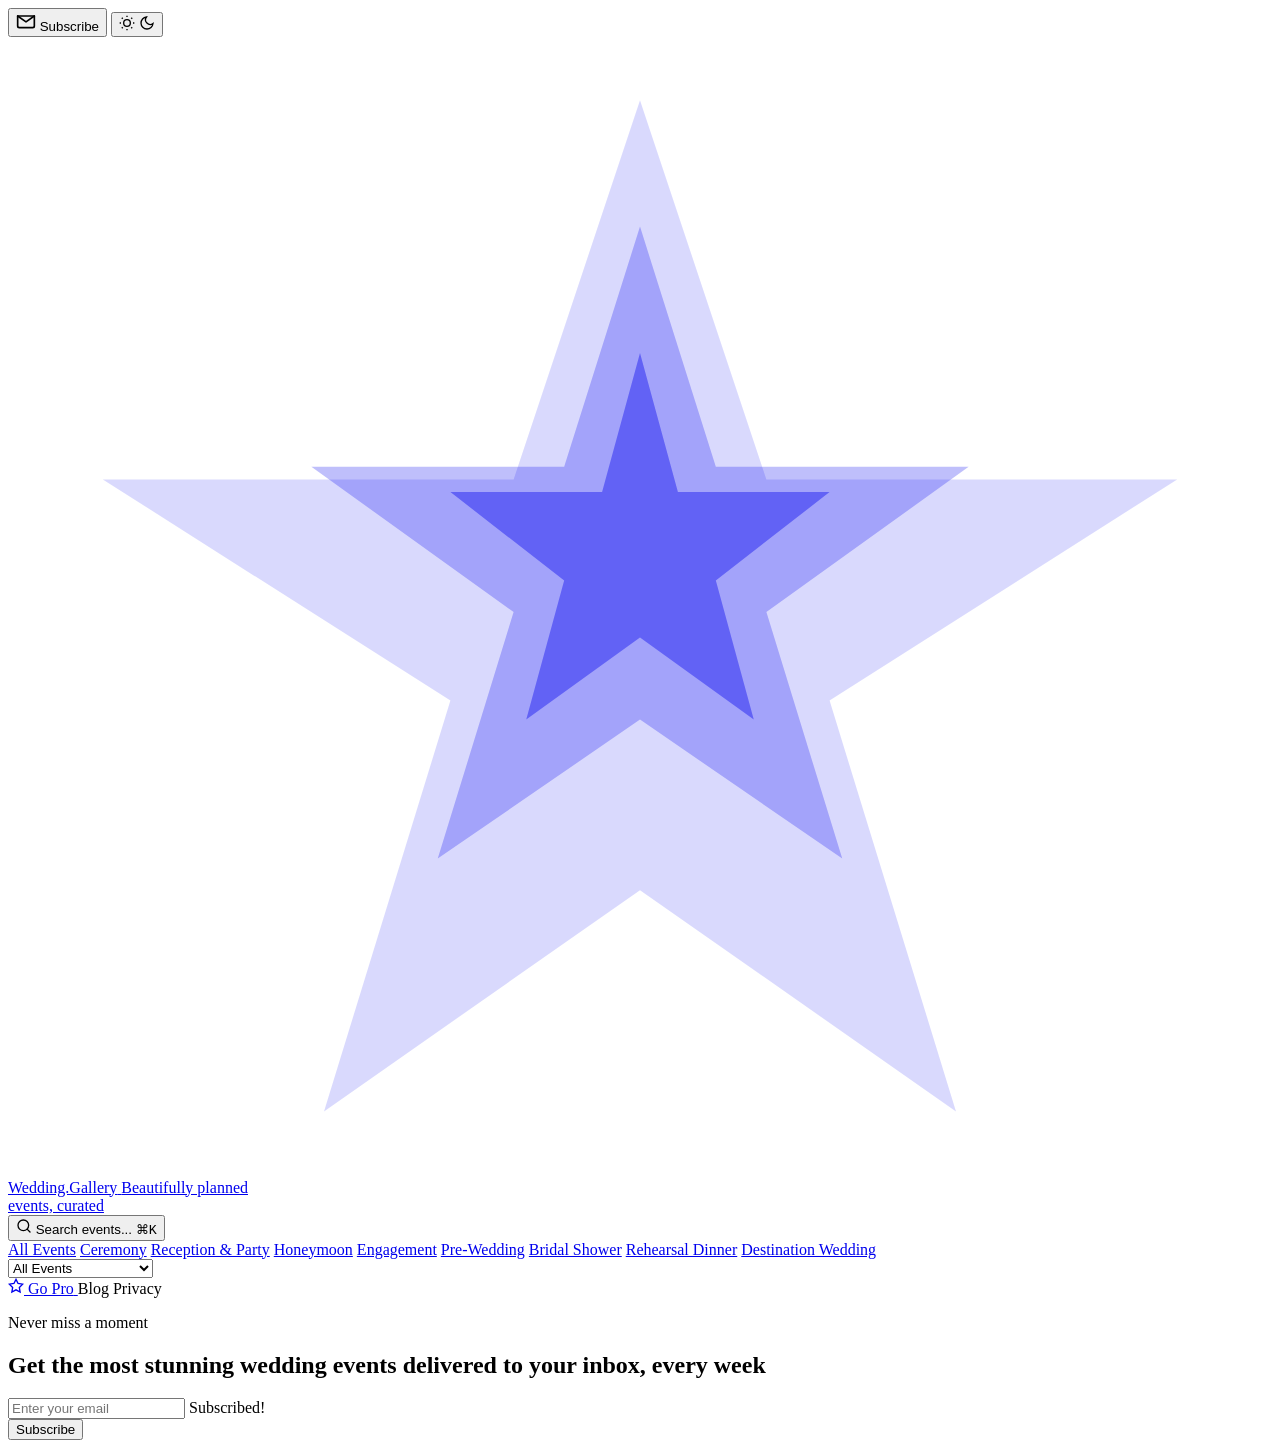
==== commit 4ea05e9e: "Rebuild with /wedding-gallery/ base path for GitHub Pages" ====
--- a/index.html
+++ b/index.html
@@ -17,7 +17,8 @@
   <link rel="preconnect" href="https://fonts.googleapis.com" />
   <link rel="preconnect" href="https://fonts.gstatic.com" crossorigin />
   <link href="https://fonts.googleapis.com/css2?family=Inter:wght@100..900&family=Plus+Jakarta+Sans:wght@200..800&family=Playfair+Display:ital@0;1&display=swap" rel="stylesheet" />
-  <link rel="icon" type="image/svg+xml" href="/assets/favicon.svg" />
+  <link rel="stylesheet" href="/wedding-gallery/src/styles/site.css" />
+  <link rel="icon" type="image/svg+xml" href="/wedding-gallery/assets/favicon.svg" />
   <link rel="preconnect" href="https://cdn.jsdelivr.net" />
   <script>
     (function() {
@@ -25,9 +26,8 @@
       document.documentElement.setAttribute('data-theme', theme);
     })();
   </script>
-  <script type="module" crossorigin src="/assets/main-FtkYs9BA.js"></script>
-  <link rel="modulepreload" crossorigin href="/assets/data-DsCbcjcZ.js">
-  <link rel="stylesheet" crossorigin href="/assets/data-BzeBe2jE.css">
+  <script type="module" crossorigin src="/wedding-gallery/assets/main-CNHVgahG.js"></script>
+  <link rel="modulepreload" crossorigin href="/wedding-gallery/assets/data-BNnshYuV.js">
 </head>
 <body>
   <div class="page">
@@ -46,7 +46,7 @@
         </button>
       </header>
 
-      <a class="sidebar__brand" href="/" aria-label="Wedding Gallery home">
+      <a class="sidebar__brand" href="/wedding-gallery/" aria-label="Wedding Gallery home">
         <span class="sidebar__brand-anim" data-brand-anim aria-hidden="true">
           <svg viewBox="0 0 200 180" fill="none" xmlns="http://www.w3.org/2000/svg" class="sidebar__brand-svg">
             <path d="M100 10L120 70L185 70L130 105L150 170L100 135L50 170L70 105L15 70L80 70L100 10Z" fill="currentColor" opacity="0.15"/>
@@ -96,7 +96,7 @@
       </div>
 
       <footer class="sidebar__bottom" aria-label="Site footer">
-        <a href="/pricing.html" class="sidebar__pro-btn" data-pro-btn>
+        <a href="/wedding-gallery/pricing.html" class="sidebar__pro-btn" data-pro-btn>
           <svg width="16" height="16" viewBox="0 0 24 24" fill="none" stroke="currentColor" stroke-width="2" stroke-linecap="round"><polygon points="12 2 15.09 8.26 22 9.27 17 14.14 18.18 21.02 12 17.77 5.82 21.02 7 14.14 2 9.27 8.91 8.26 12 2"/></svg>
           <span>Go Pro</span>
         </a>
